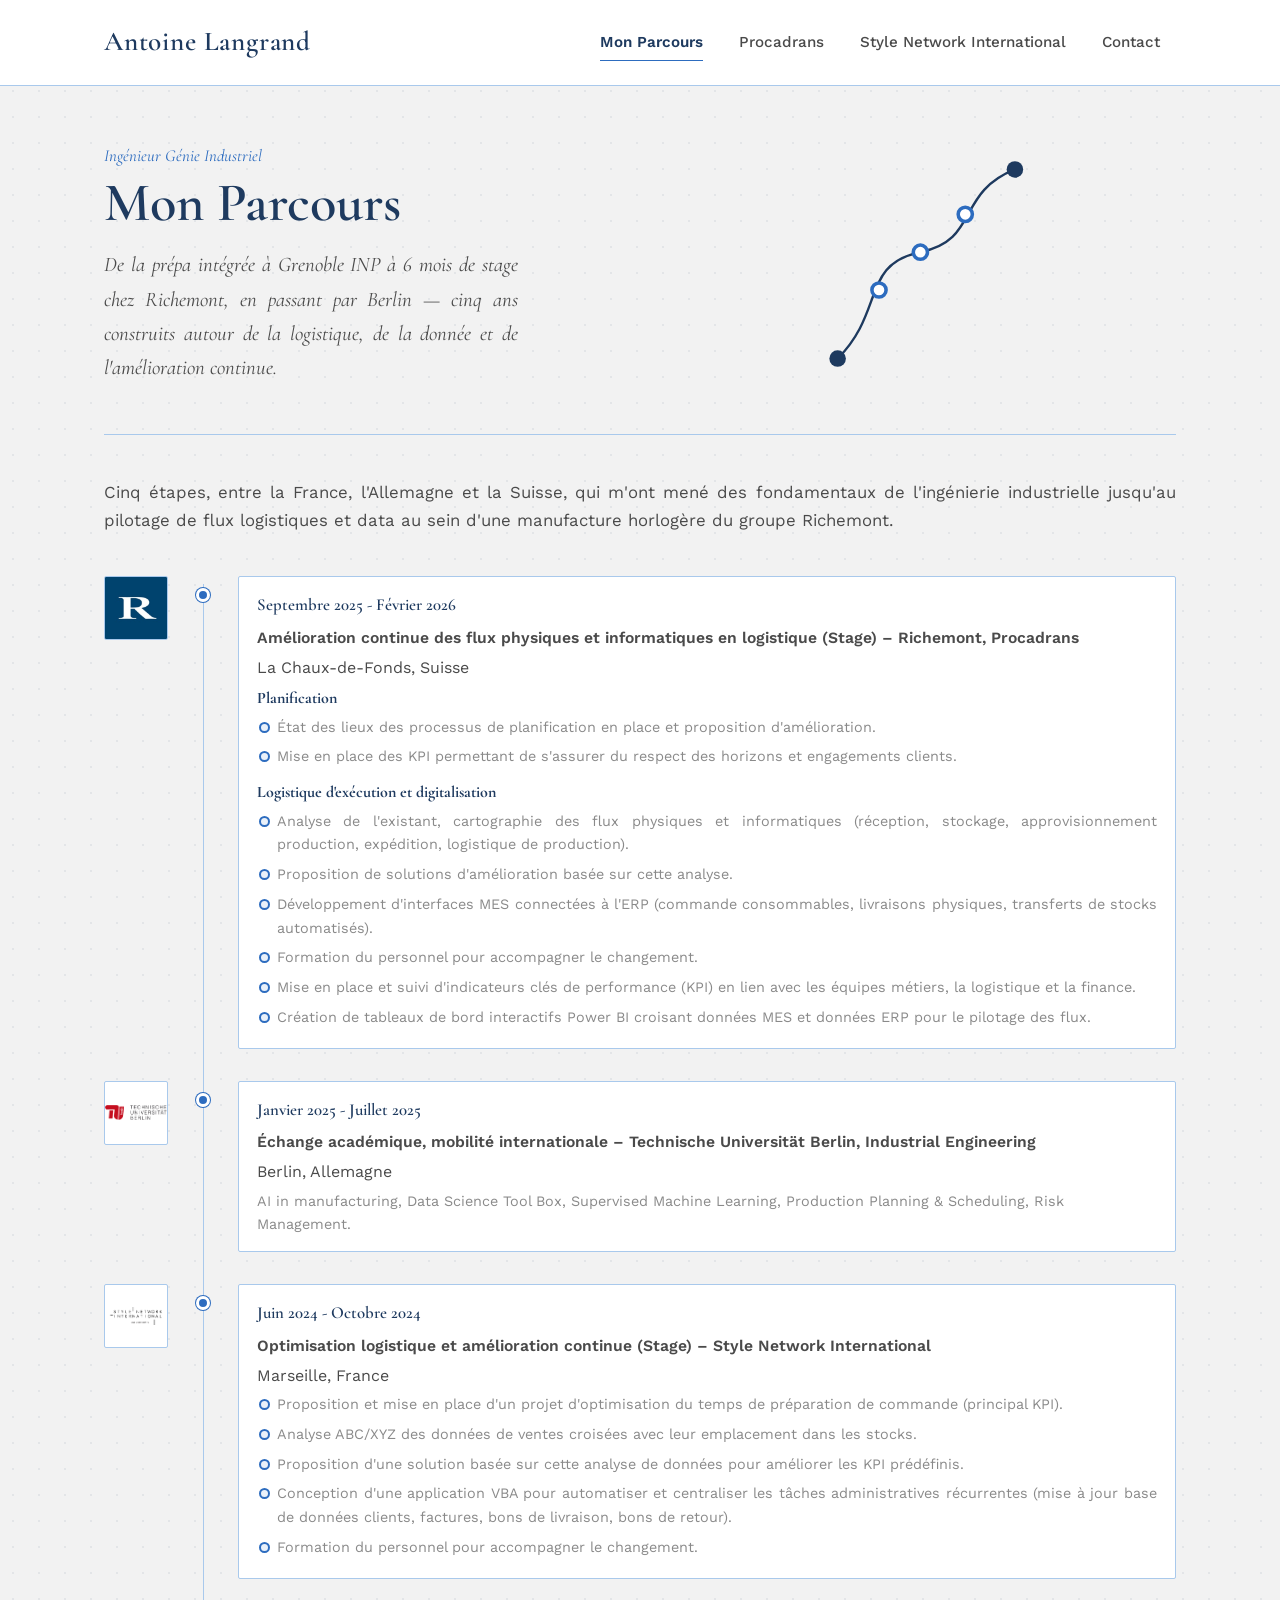
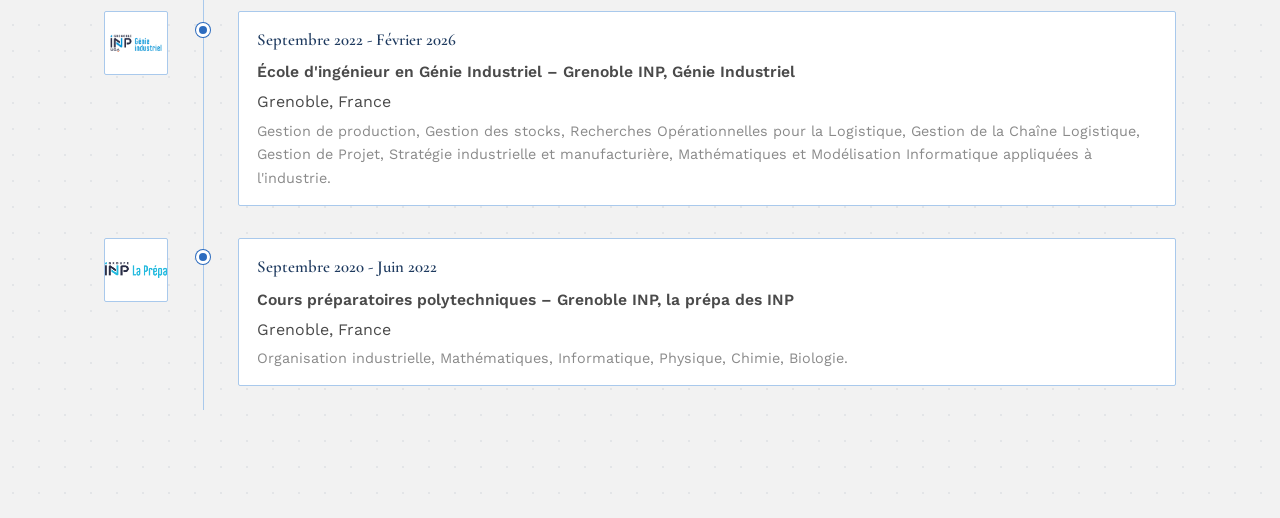
==== index.html @ e1e021e5 "Update index.html" ====
<!DOCTYPE html>
<html lang="fr">
<head>
<meta charset="UTF-8">
<meta name="viewport" content="width=device-width, initial-scale=1.0">
<title>Mon Site — Mon Parcours</title>
<link rel="stylesheet" href="css/style.css">
</head>
<body>

<header>
  <div class="header-inner">
    <div class="logo">Antoine Langrand</div>
    <nav>
      <ul>
        <li><a href="index.html" class="active">Mon Parcours</a></li>
        <li><a href="procadrans.html" class="">Procadrans</a></li>
        <li><a href="sni.html" class="">Style Network International</a></li>
        <li><a href="contact.html" class="">Contact</a></li>
      </ul>
    </nav>
  </div>
</header>

<main>

<section>

  <div class="hero">
    <div>
      <p class="hero-kicker">Ingénieur Génie Industriel</p>
      <h1>Mon Parcours</h1>
      <p class="hero-stage">De la prépa intégrée à Grenoble INP à 6 mois de stage chez Richemont, en passant par Berlin — cinq ans construits autour de la logistique, de la donnée et de l'amélioration continue.</p>
    </div>
    <svg class="hero-dial" viewBox="0 0 220 220" xmlns="http://www.w3.org/2000/svg" role="img" aria-label="Illustration d'un parcours jalonné d'étapes">
      <path d="M 20 190 C 60 150, 40 110, 90 100 C 140 90, 120 50, 170 30" class="index" fill="none" stroke-width="2"/>
      <circle cx="20" cy="190" r="7" class="centre"/>
      <circle cx="55" cy="132" r="6" fill="var(--blanc)" class="index-cardinal" stroke-width="2"/>
      <circle cx="90" cy="100" r="6" fill="var(--blanc)" class="index-cardinal" stroke-width="2"/>
      <circle cx="128" cy="68" r="6" fill="var(--blanc)" class="index-cardinal" stroke-width="2"/>
      <circle cx="170" cy="30" r="7" class="centre"/>
    </svg>
  </div>

  <p class="section-texte">
    Cinq étapes, entre la France, l'Allemagne et la Suisse, qui m'ont mené des fondamentaux de l'ingénierie industrielle
    jusqu'au pilotage de flux logistiques et data au sein d'une manufacture horlogère du groupe Richemont.
  </p>

  <div class="frise-conteneur">
    <div class="frise" id="frise-parcours">
      <!-- Rempli dynamiquement par js/frise.js -->
    </div>
  </div>

 
</section>

</main>


<script src="../js/frise.js"></script>
</body>
</html>
---- css/style.css ----
/* =========================================================
   Identité "Procadrans" — cadran horloger / précision industrielle
   Palette : bleu / bleu clair / gris
   Typo : Cormorant Garamond (titres) + Work Sans (texte)
   ========================================================= */

@import url('https://fonts.googleapis.com/css2?family=Cormorant+Garamond:ital,wght@0,500;0,600;1,500&family=Work+Sans:wght@400;500;600&display=swap');

:root {
  --bleu-fonce: #1e3a5f;
  --bleu: #2d6cbf;
  --bleu-clair: #a9c9ec;
  --bleu-tres-clair: #eaf1fa;
  --gris-fonce: #4a4a4a;
  --gris: #8a8a8a;
  --gris-clair: #f2f2f2;
  --blanc: #ffffff;

  --police-titre: 'Cormorant Garamond', Georgia, serif;
  --police-texte: 'Work Sans', 'Segoe UI', Arial, sans-serif;
}

* { margin: 0; padding: 0; box-sizing: border-box; }

body {
  font-family: var(--police-texte);
  color: var(--gris-fonce);
  line-height: 1.65;
  background-color: var(--gris-clair);
  background-image:
    radial-gradient(circle, rgba(30,58,95,0.07) 1px, transparent 1px);
  background-size: 26px 26px;
}

a { color: inherit; }

::selection { background: var(--bleu-clair); color: var(--bleu-fonce); }

:focus-visible {
  outline: 2px solid var(--bleu);
  outline-offset: 3px;
}

/* ============ EN-TÊTE / NAVIGATION ============ */

header {
  background: var(--blanc);
  border-bottom: 1px solid var(--bleu-clair);
  position: sticky;
  top: 0;
  z-index: 100;
}

.header-inner {
  max-width: 1120px;
  margin: 0 auto;
  display: flex;
  align-items: center;
  justify-content: space-between;
  padding: 20px 24px;
}

.logo {
  font-family: var(--police-titre);
  font-size: 1.7rem;
  font-weight: 600;
  letter-spacing: 0.03em;
  color: var(--bleu-fonce);
}

nav ul {
  list-style: none;
  display: flex;
  gap: 4px;
  flex-wrap: wrap;
  justify-content: center;
}

nav a {
  display: block;
  text-decoration: none;
  color: var(--gris-fonce);
  font-weight: 500;
  font-size: 0.95rem;
  padding: 8px 16px;
  position: relative;
  transition: color 0.25s ease;
}

nav a::after {
  content: "";
  position: absolute;
  left: 16px;
  right: 16px;
  bottom: 2px;
  height: 1px;
  background: var(--bleu);
  transform: scaleX(0);
  transform-origin: left;
  transition: transform 0.3s ease;
}

nav a:hover { color: var(--bleu); }

nav a:hover::after,
nav a.active::after { transform: scaleX(1); }

nav a.active { color: var(--bleu-fonce); font-weight: 600; }

/* ============ STRUCTURE GÉNÉRALE ============ */

main {
  max-width: 1120px;
  margin: 0 auto;
  padding: 0 24px 60px;
  min-height: calc(100vh - 180px);
}

.section-titre {
  font-family: var(--police-titre);
  font-size: 2.1rem;
  font-weight: 600;
  color: var(--bleu-fonce);
  max-width: 100%;
}

.sous-titre {
  font-family: var(--police-titre);
  font-size: 1.6rem;
  font-weight: 600;
  color: var(--bleu-fonce);
  margin: 56px 0 20px;
}

.section-texte {
  margin: 8px 0 32px;
  color: var(--gris-fonce);
  font-size: 1.05rem;
  max-width: 100%;
  text-align: justify;
}

/* ============ HÉRO — cadran ============ */

.hero {
  display: grid;
  grid-template-columns: 1.1fr 0.9fr;
  align-items: center;
  gap: 40px;
  padding: 48px 0 40px;
  border-bottom: 1px solid var(--bleu-clair);
  margin-bottom: 44px;
}

.hero-kicker {
  font-family: var(--police-titre);
  font-style: italic;
  color: var(--bleu);
  font-size: 1.05rem;
  margin-bottom: 6px;
  max-width: 100%;
  white-space: nowrap;
}

.hero h1 {
  font-family: var(--police-titre);
  font-size: 3.4rem;
  line-height: 1;
  color: var(--bleu-fonce);
  font-weight: 600;
  margin-bottom: 18px;
  max-width: 100%;
  white-space: nowrap;
}

.hero-stage {
  font-family: var(--police-titre);
  font-size: 1.3rem;
  font-style: italic;
  color: var(--gris-fonce);
  max-width: 46ch;
  text-align: justify;
}

.hero-dial {
  justify-self: center;
  width: 260px;
  height: 260px;
}

.hero-dial .cadre { fill: var(--blanc); stroke: var(--bleu-fonce); stroke-width: 2; }
.hero-dial .index { stroke: var(--bleu-fonce); stroke-width: 2; }
.hero-dial .index-cardinal { stroke: var(--bleu); stroke-width: 3; }
.hero-dial .aiguille { stroke: var(--bleu-fonce); stroke-linecap: round; }
.hero-dial .centre { fill: var(--bleu-fonce); }
.hero-dial .vetement { fill: var(--bleu-tres-clair); stroke: var(--bleu-fonce); stroke-width: 3; stroke-linejoin: round; }

/* ============ CITATION — problématique ============ */

.citation {
  border-left: 3px solid var(--bleu);
  padding: 4px 0 4px 28px;
  margin: 0 0 44px;
  max-width: 100%;
  text-align: justify;
}

.citation p {
  font-family: var(--police-titre);
  font-style: italic;
  font-size: 1.4rem;
  line-height: 1.45;
  color: var(--bleu-fonce);
}

.citation .etiquette {
  display: block;
  font-family: var(--police-texte);
  font-style: normal;
  font-size: 0.8rem;
  letter-spacing: 0.04em;
  color: var(--bleu);
  margin-bottom: 10px;
}

/* ============ CARTES (blocs contenu) ============ */

.carte {
  background: var(--blanc);
  border: 1px solid var(--bleu-clair);
  border-radius: 4px;
  padding: 28px 30px;
  margin-bottom: 28px;
}

.carte h3 {
  font-family: var(--police-titre);
  font-size: 1.3rem;
  font-weight: 600;
  color: var(--bleu-fonce);
  margin-bottom: 12px;
}

.carte h3.titre-section {
  font-size: 1.6rem;
  margin-bottom: 18px;
}

.carte p { text-align: justify; }

.carte img {
  width: 100%;
  height: auto;
  border-radius: 2px;
  border: 1px solid var(--bleu-clair);
  display: block;
  margin-bottom: 16px;
}

.carte figcaption {
  text-align: center;
  padding: 4px 0 18px;
  font-size: 0.85rem;
  font-style: italic;
  color: var(--gris);
}

/* ---- Jolis bullet points, utilisés partout à la place des tirets/chiffres ---- */

ul.liste-jolie {
  list-style: none;
  display: grid;
  gap: 12px;
  margin: 4px 0 8px;
}

ul.liste-jolie li {
  position: relative;
  padding-left: 24px;
  text-align: justify;
}

ul.liste-jolie li::before {
  content: "";
  position: absolute;
  left: 2px;
  top: 8px;
  width: 9px;
  height: 9px;
  border-radius: 50%;
  background: var(--bleu-tres-clair);
  border: 2px solid var(--bleu);
}

/* ---- Résultats : un chiffre mis en avant + reste en jolis bullets ---- */

.resultats-grille {
  display: grid;
  grid-template-columns: auto 1fr;
  gap: 32px;
  align-items: center;
}

.stat-phare {
  text-align: center;
  padding-right: 32px;
  border-right: 1px solid var(--bleu-clair);
}

.stat-phare .chiffre {
  font-family: var(--police-titre);
  font-size: 3.4rem;
  font-weight: 600;
  color: var(--bleu);
  line-height: 1;
}

.stat-phare .libelle {
  display: block;
  margin-top: 6px;
  font-size: 0.9rem;
  color: var(--gris-fonce);
  max-width: 16ch;
}

@media (max-width: 640px) {
  .resultats-grille { grid-template-columns: 1fr; }
  .stat-phare { border-right: none; border-bottom: 1px solid var(--bleu-clair); padding: 0 0 20px; }
}

.grille {
  display: grid;
  grid-template-columns: repeat(auto-fit, minmax(220px, 1fr));
  gap: 20px;
  margin-top: 20px;
}

.bouton {
  display: inline-block;
  background: var(--bleu-fonce);
  color: var(--blanc);
  padding: 12px 26px;
  border-radius: 2px;
  text-decoration: none;
  font-weight: 600;
  margin-top: 10px;
  border: 1px solid var(--bleu-fonce);
  transition: background 0.25s ease, color 0.25s ease;
}

.bouton:hover {
  background: transparent;
  color: var(--bleu-fonce);
}

footer {
  text-align: center;
  padding: 24px;
  color: var(--gris);
  font-size: 0.85rem;
  border-top: 1px solid var(--bleu-clair);
}

/* ============ FRISE CHRONOLOGIQUE ============ */

.frise-conteneur { margin: 30px 0; padding: 10px 0; }

.frise {
  position: relative;
  display: grid;
  grid-template-columns: 64px 30px 1fr;
  column-gap: 20px;
}

.frise::before {
  content: "";
  position: absolute;
  top: 8px;
  bottom: 8px;
  left: 99px;
  width: 1px;
  background: var(--bleu-clair);
  z-index: 0;
}

.frise-etape { display: contents; }

.frise-logo {
  grid-column: 1;
  width: 64px;
  height: 64px;
  display: flex;
  align-items: center;
  justify-content: center;
  background: var(--blanc);
  border: 1px solid var(--bleu-clair);
  border-radius: 2px;
  overflow: hidden;
  margin-bottom: 32px;
}

.frise-logo img { max-width: 100%; max-height: 100%; object-fit: contain; }

.frise-point {
  grid-column: 2;
  justify-self: center;
  margin-top: 12px;
  margin-bottom: 32px;
  position: relative;
  z-index: 1;
  width: 14px;
  height: 14px;
  border-radius: 50%;
  background: var(--bleu);
  border: 3px solid var(--blanc);
  box-shadow: 0 0 0 1px var(--bleu);
  transition: transform 0.25s ease, background 0.25s ease;
}

.frise-etape:hover .frise-point {
  background: var(--bleu-fonce);
  transform: scale(1.25);
}

.frise-contenu {
  grid-column: 3;
  background: var(--blanc);
  border: 1px solid var(--bleu-clair);
  border-radius: 2px;
  padding: 14px 18px;
  text-align: left;
  margin-bottom: 32px;
}

.frise-date {
  font-family: var(--police-titre);
  font-weight: 600;
  color: var(--bleu-fonce);
  font-size: 1.05rem;
  margin-bottom: 6px;
}

.frise-titre { font-weight: 600; color: var(--gris-fonce); margin-bottom: 4px; font-size: 0.98rem; }
.frise-sousTitre { margin-bottom: 4px; }
.frise-texte { font-size: 0.9rem; color: var(--gris); }

.frise-texte strong {
  display: block;
  color: var(--bleu-fonce);
  font-family: var(--police-titre);
  font-size: 1rem;
  margin: 10px 0 4px;
}

.frise-texte strong:first-child { margin-top: 4px; }

.frise-texte ul.liste-jolie {
  gap: 6px;
  margin: 0 0 4px;
}

.frise-texte ul.liste-jolie li { padding-left: 20px; }

.frise-texte ul.liste-jolie li::before {
  width: 7px;
  height: 7px;
  top: 6px;
}

@media (max-width: 700px) {
  .header-inner { flex-direction: column; gap: 12px; }
  .hero { grid-template-columns: 1fr; text-align: center; }
  .hero-dial { order: -1; width: 190px; height: 190px; }
  .hero h1 { font-size: 2.5rem; }
  .frise { grid-template-columns: 44px 26px 1fr; column-gap: 12px; }
  .frise::before { left: 69px; }
  .frise-logo { width: 44px; height: 44px; }
}

/* ============ CARROUSEL ============ */

.carrousel-conteneur { position: relative; margin: 30px 0; }

.carrousel {
  display: flex;
  gap: 20px;
  overflow-x: auto;
  scroll-snap-type: x mandatory;
  scroll-behavior: smooth;
  padding: 12px 4px 22px;
  -webkit-overflow-scrolling: touch;
}

.carrousel::-webkit-scrollbar { height: 6px; }
.carrousel::-webkit-scrollbar-track { background: transparent; }
.carrousel::-webkit-scrollbar-thumb { background: var(--bleu-clair); border-radius: 10px; }
.carrousel::-webkit-scrollbar-thumb:hover { background: var(--bleu); }

.carrousel-carte {
  position: relative;
  flex: 0 0 280px;
  width: 280px;
  scroll-snap-align: start;
  background: var(--blanc);
  border: 1px solid var(--bleu-clair);
  border-radius: 4px;
  padding: 22px 20px 20px;
  transition: border-color 0.25s ease, transform 0.25s ease;
}

.carrousel-carte:hover {
  transform: translateY(-3px);
  border-color: var(--bleu);
}

.carrousel-carte img {
  display: block;
  width: 60%;
  height: 170px;
  object-fit: cover;
  object-position: top;
  border: 1px solid var(--bleu-clair);
  border-radius: 2px;
  margin: 0 auto 14px auto;
}

.carrousel-carte h3 {
  font-family: var(--police-titre);
  font-weight: 600;
  color: var(--bleu-fonce);
  margin-bottom: 8px;
  font-size: 1.08rem;
}

.carrousel-carte p { font-size: 0.9rem; color: var(--gris-fonce); }

/* ---- Carrousel plein-largeur (section "En pratique") ---- */

.carrousel-pleine-largeur .carrousel-carte {
  flex: 0 0 100%;
  width: 100%;
  display: grid;
  grid-template-columns: 1fr 1.3fr;
  gap: 28px;
  align-items: center;
  padding: 28px;
}

.carrousel-pleine-largeur .carrousel-carte img {
  width: 100%;
  height: 320px;
  object-fit: contain;
  background: var(--bleu-tres-clair);
  margin: 0;
}

.carrousel-pleine-largeur .carrousel-carte h3 {
  font-size: 1.3rem;
}

.carrousel-pleine-largeur .carrousel-carte p { font-size: 1rem; }

@media (max-width: 700px) {
  .carrousel-pleine-largeur .carrousel-carte {
    grid-template-columns: 1fr;
  }
  .carrousel-pleine-largeur .carrousel-carte img { height: 220px; }
}

.carrousel-fleche {
  position: absolute;
  top: 50%;
  transform: translateY(-50%);
  background: var(--blanc);
  color: var(--bleu-fonce);
  border: 1px solid var(--bleu-clair);
  width: 34px;
  height: 34px;
  border-radius: 50%;
  cursor: pointer;
  font-size: 1.1rem;
  z-index: 2;
  transition: background 0.25s ease, color 0.25s ease;
}
.carrousel-fleche:hover { background: var(--bleu-fonce); color: var(--blanc); }
.carrousel-fleche.gauche { left: -17px; }
.carrousel-fleche.droite { right: -17px; }

@media (max-width: 700px) {
  .carrousel-fleche { display: none; }
}
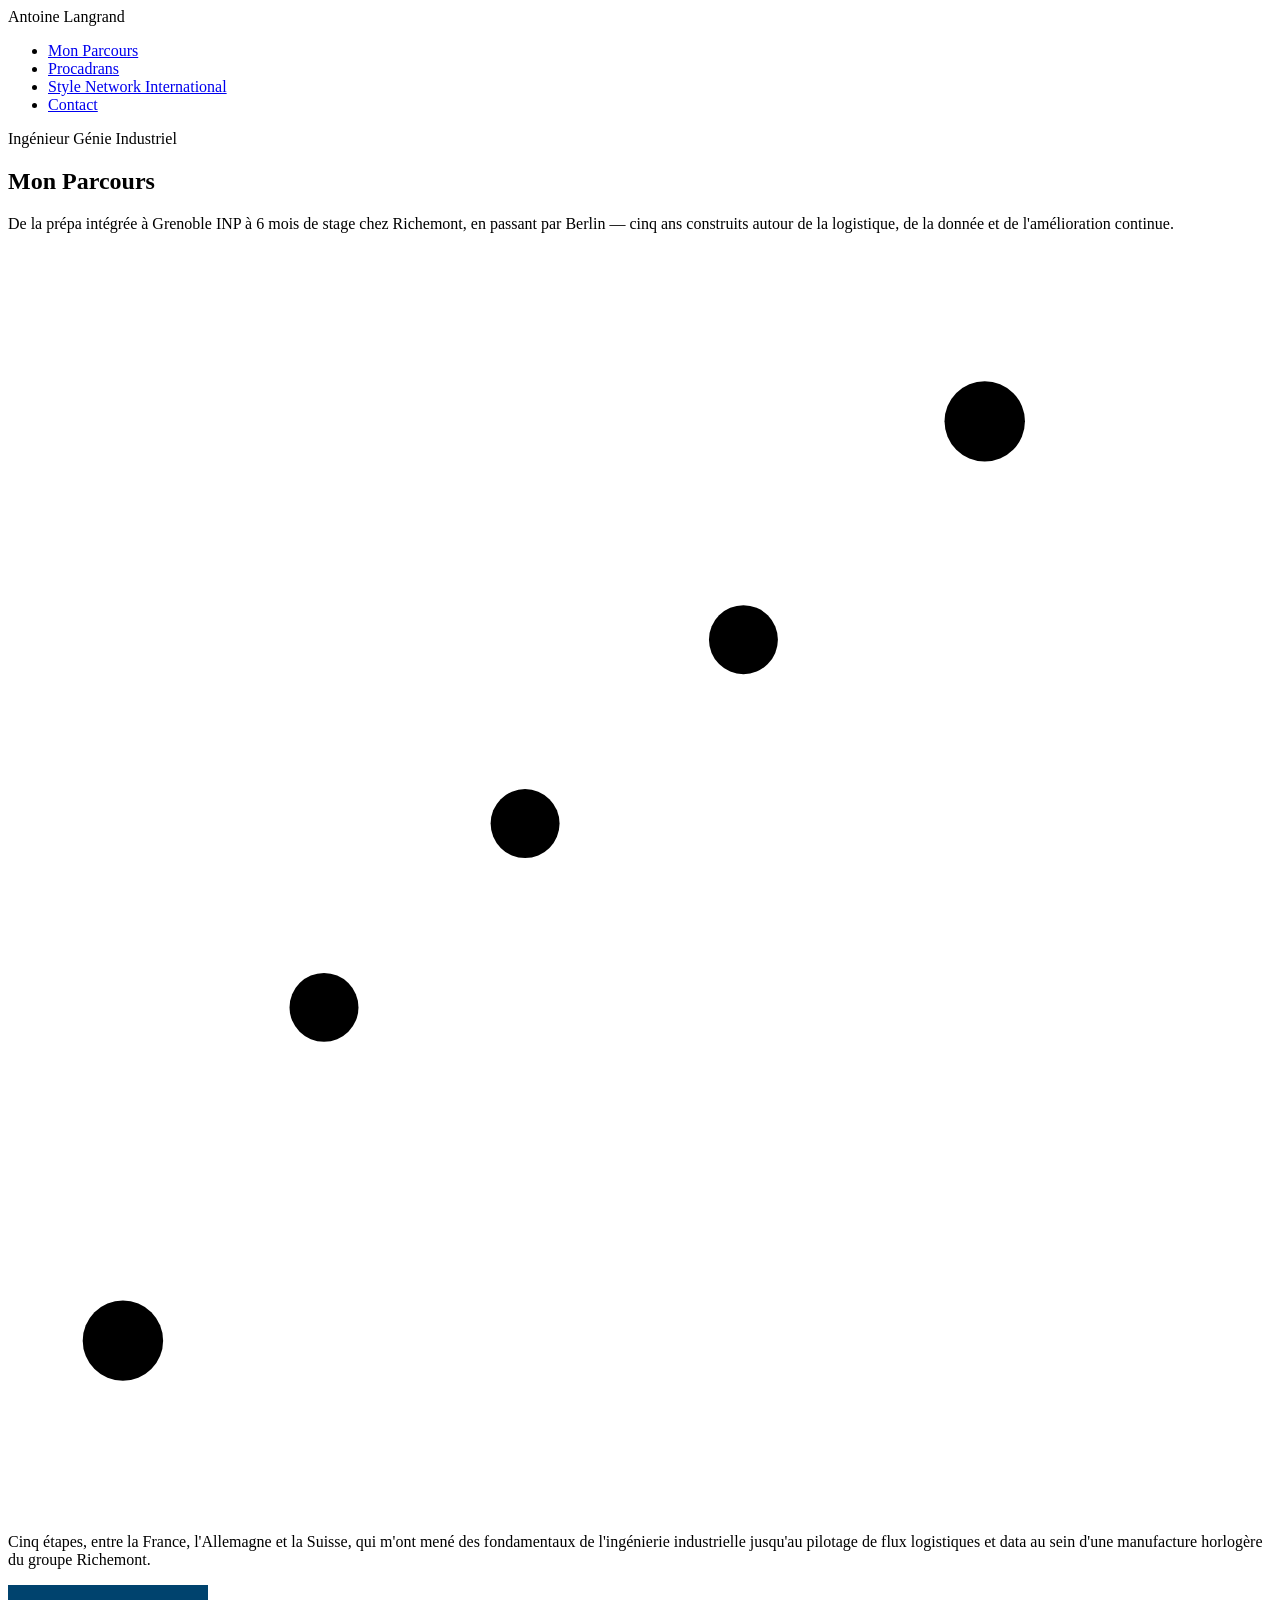
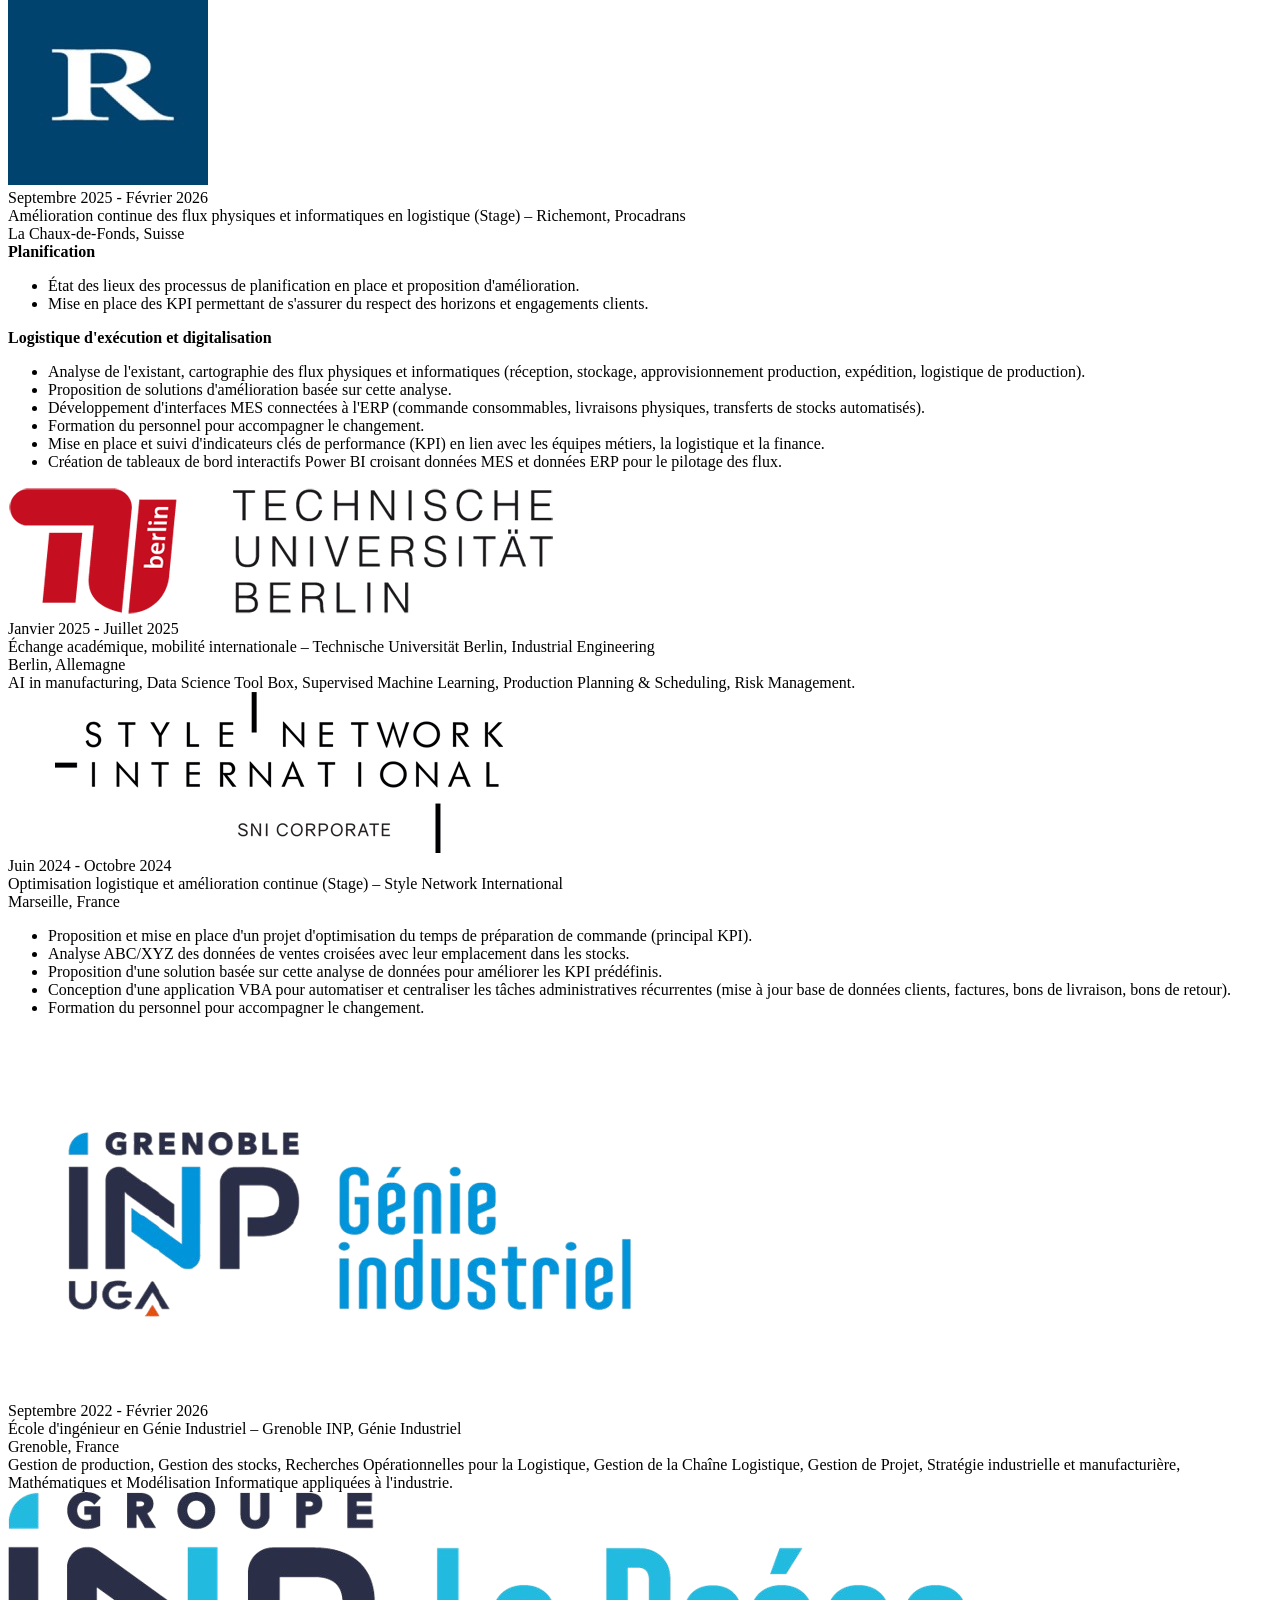
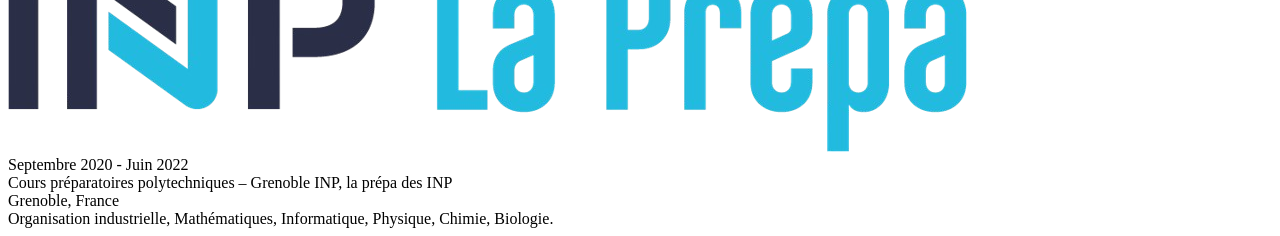
==== commit 4b6e0117: "Update index.html" ====
--- a/index.html
+++ b/index.html
@@ -4,7 +4,7 @@
 <meta charset="UTF-8">
 <meta name="viewport" content="width=device-width, initial-scale=1.0">
 <title>Mon Site — Mon Parcours</title>
-<link rel="stylesheet" href="css/style.css">
+<link rel="stylesheet" href="Portfolio/css/style.css">
 </head>
 <body>
 
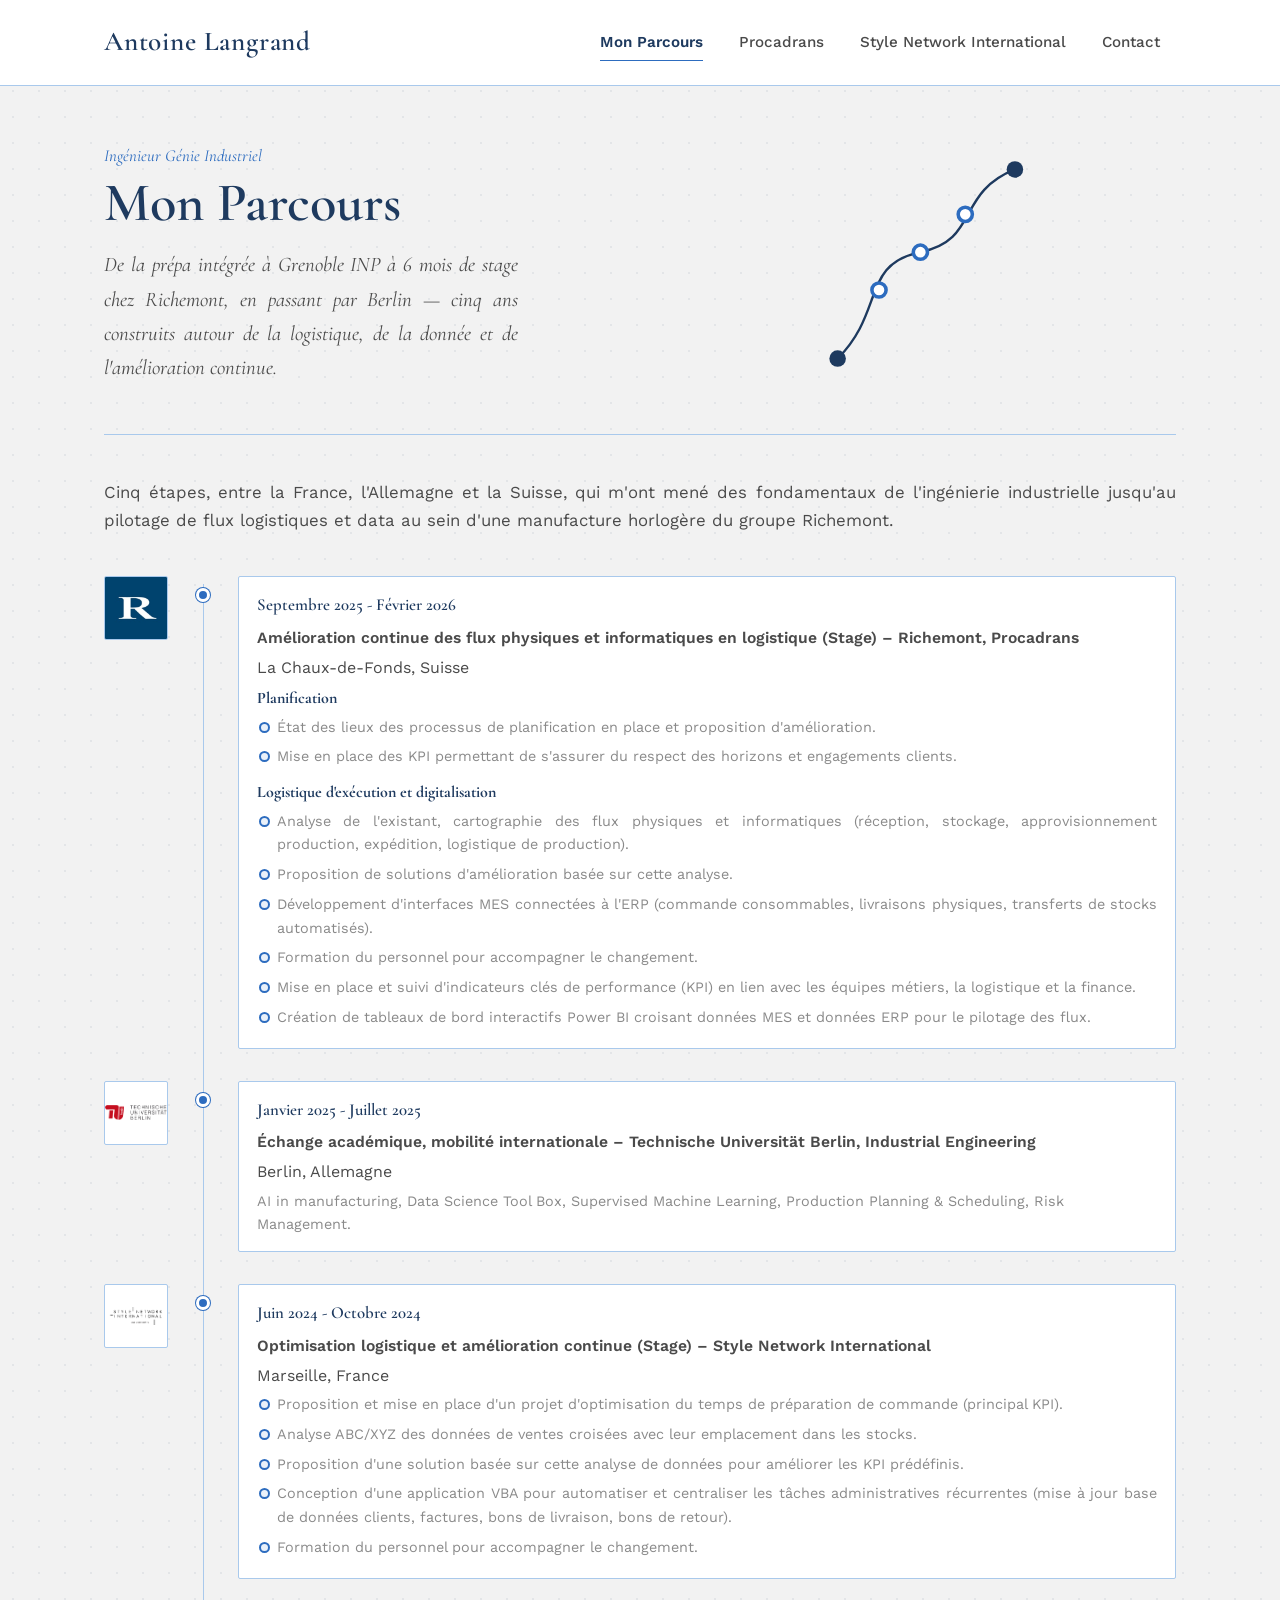
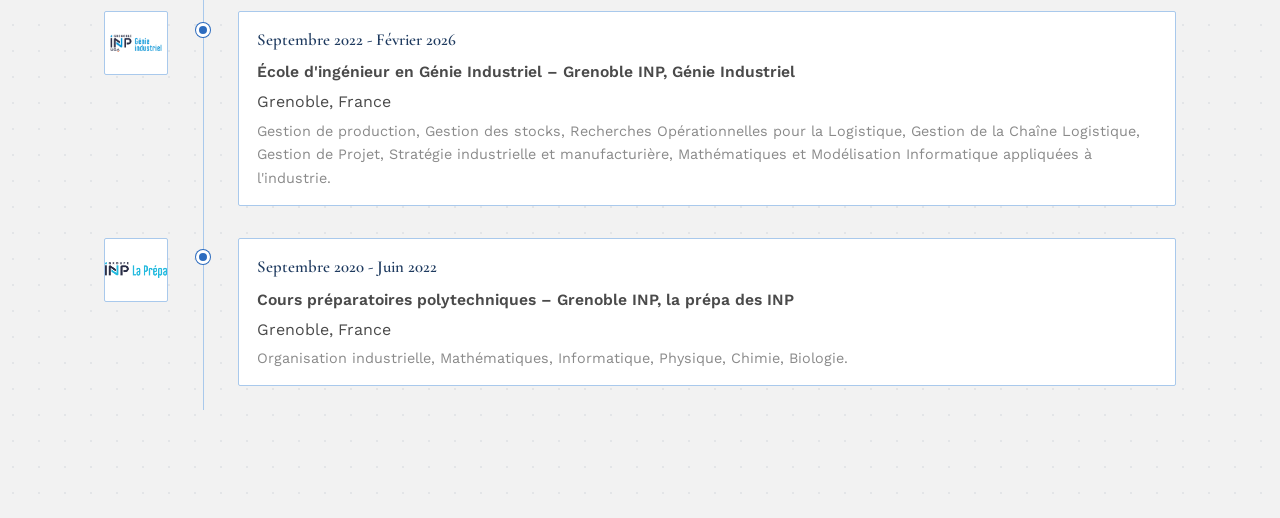
==== commit b2ac0b2e: "Update index.html" ====
--- a/index.html
+++ b/index.html
@@ -4,7 +4,7 @@
 <meta charset="UTF-8">
 <meta name="viewport" content="width=device-width, initial-scale=1.0">
 <title>Mon Site — Mon Parcours</title>
-<link rel="stylesheet" href="Portfolio/css/style.css">
+<link rel="stylesheet" href="style.css">
 </head>
 <body>
 
--- a/style.css
+++ b/style.css
@@ -0,0 +1,591 @@
+/* =========================================================
+   Identité "Procadrans" — cadran horloger / précision industrielle
+   Palette : bleu / bleu clair / gris
+   Typo : Cormorant Garamond (titres) + Work Sans (texte)
+   ========================================================= */
+
+@import url('https://fonts.googleapis.com/css2?family=Cormorant+Garamond:ital,wght@0,500;0,600;1,500&family=Work+Sans:wght@400;500;600&display=swap');
+
+:root {
+  --bleu-fonce: #1e3a5f;
+  --bleu: #2d6cbf;
+  --bleu-clair: #a9c9ec;
+  --bleu-tres-clair: #eaf1fa;
+  --gris-fonce: #4a4a4a;
+  --gris: #8a8a8a;
+  --gris-clair: #f2f2f2;
+  --blanc: #ffffff;
+
+  --police-titre: 'Cormorant Garamond', Georgia, serif;
+  --police-texte: 'Work Sans', 'Segoe UI', Arial, sans-serif;
+}
+
+* { margin: 0; padding: 0; box-sizing: border-box; }
+
+body {
+  font-family: var(--police-texte);
+  color: var(--gris-fonce);
+  line-height: 1.65;
+  background-color: var(--gris-clair);
+  background-image:
+    radial-gradient(circle, rgba(30,58,95,0.07) 1px, transparent 1px);
+  background-size: 26px 26px;
+}
+
+a { color: inherit; }
+
+::selection { background: var(--bleu-clair); color: var(--bleu-fonce); }
+
+:focus-visible {
+  outline: 2px solid var(--bleu);
+  outline-offset: 3px;
+}
+
+/* ============ EN-TÊTE / NAVIGATION ============ */
+
+header {
+  background: var(--blanc);
+  border-bottom: 1px solid var(--bleu-clair);
+  position: sticky;
+  top: 0;
+  z-index: 100;
+}
+
+.header-inner {
+  max-width: 1120px;
+  margin: 0 auto;
+  display: flex;
+  align-items: center;
+  justify-content: space-between;
+  padding: 20px 24px;
+}
+
+.logo {
+  font-family: var(--police-titre);
+  font-size: 1.7rem;
+  font-weight: 600;
+  letter-spacing: 0.03em;
+  color: var(--bleu-fonce);
+}
+
+nav ul {
+  list-style: none;
+  display: flex;
+  gap: 4px;
+  flex-wrap: wrap;
+  justify-content: center;
+}
+
+nav a {
+  display: block;
+  text-decoration: none;
+  color: var(--gris-fonce);
+  font-weight: 500;
+  font-size: 0.95rem;
+  padding: 8px 16px;
+  position: relative;
+  transition: color 0.25s ease;
+}
+
+nav a::after {
+  content: "";
+  position: absolute;
+  left: 16px;
+  right: 16px;
+  bottom: 2px;
+  height: 1px;
+  background: var(--bleu);
+  transform: scaleX(0);
+  transform-origin: left;
+  transition: transform 0.3s ease;
+}
+
+nav a:hover { color: var(--bleu); }
+
+nav a:hover::after,
+nav a.active::after { transform: scaleX(1); }
+
+nav a.active { color: var(--bleu-fonce); font-weight: 600; }
+
+/* ============ STRUCTURE GÉNÉRALE ============ */
+
+main {
+  max-width: 1120px;
+  margin: 0 auto;
+  padding: 0 24px 60px;
+  min-height: calc(100vh - 180px);
+}
+
+.section-titre {
+  font-family: var(--police-titre);
+  font-size: 2.1rem;
+  font-weight: 600;
+  color: var(--bleu-fonce);
+  max-width: 100%;
+}
+
+.sous-titre {
+  font-family: var(--police-titre);
+  font-size: 1.6rem;
+  font-weight: 600;
+  color: var(--bleu-fonce);
+  margin: 56px 0 20px;
+}
+
+.section-texte {
+  margin: 8px 0 32px;
+  color: var(--gris-fonce);
+  font-size: 1.05rem;
+  max-width: 100%;
+  text-align: justify;
+}
+
+/* ============ HÉRO — cadran ============ */
+
+.hero {
+  display: grid;
+  grid-template-columns: 1.1fr 0.9fr;
+  align-items: center;
+  gap: 40px;
+  padding: 48px 0 40px;
+  border-bottom: 1px solid var(--bleu-clair);
+  margin-bottom: 44px;
+}
+
+.hero-kicker {
+  font-family: var(--police-titre);
+  font-style: italic;
+  color: var(--bleu);
+  font-size: 1.05rem;
+  margin-bottom: 6px;
+  max-width: 100%;
+  white-space: nowrap;
+}
+
+.hero h1 {
+  font-family: var(--police-titre);
+  font-size: 3.4rem;
+  line-height: 1;
+  color: var(--bleu-fonce);
+  font-weight: 600;
+  margin-bottom: 18px;
+  max-width: 100%;
+  white-space: nowrap;
+}
+
+.hero-stage {
+  font-family: var(--police-titre);
+  font-size: 1.3rem;
+  font-style: italic;
+  color: var(--gris-fonce);
+  max-width: 46ch;
+  text-align: justify;
+}
+
+.hero-dial {
+  justify-self: center;
+  width: 260px;
+  height: 260px;
+}
+
+.hero-dial .cadre { fill: var(--blanc); stroke: var(--bleu-fonce); stroke-width: 2; }
+.hero-dial .index { stroke: var(--bleu-fonce); stroke-width: 2; }
+.hero-dial .index-cardinal { stroke: var(--bleu); stroke-width: 3; }
+.hero-dial .aiguille { stroke: var(--bleu-fonce); stroke-linecap: round; }
+.hero-dial .centre { fill: var(--bleu-fonce); }
+.hero-dial .vetement { fill: var(--bleu-tres-clair); stroke: var(--bleu-fonce); stroke-width: 3; stroke-linejoin: round; }
+
+/* ============ CITATION — problématique ============ */
+
+.citation {
+  border-left: 3px solid var(--bleu);
+  padding: 4px 0 4px 28px;
+  margin: 0 0 44px;
+  max-width: 100%;
+  text-align: justify;
+}
+
+.citation p {
+  font-family: var(--police-titre);
+  font-style: italic;
+  font-size: 1.4rem;
+  line-height: 1.45;
+  color: var(--bleu-fonce);
+}
+
+.citation .etiquette {
+  display: block;
+  font-family: var(--police-texte);
+  font-style: normal;
+  font-size: 0.8rem;
+  letter-spacing: 0.04em;
+  color: var(--bleu);
+  margin-bottom: 10px;
+}
+
+/* ============ CARTES (blocs contenu) ============ */
+
+.carte {
+  background: var(--blanc);
+  border: 1px solid var(--bleu-clair);
+  border-radius: 4px;
+  padding: 28px 30px;
+  margin-bottom: 28px;
+}
+
+.carte h3 {
+  font-family: var(--police-titre);
+  font-size: 1.3rem;
+  font-weight: 600;
+  color: var(--bleu-fonce);
+  margin-bottom: 12px;
+}
+
+.carte h3.titre-section {
+  font-size: 1.6rem;
+  margin-bottom: 18px;
+}
+
+.carte p { text-align: justify; }
+
+.carte img {
+  width: 100%;
+  height: auto;
+  border-radius: 2px;
+  border: 1px solid var(--bleu-clair);
+  display: block;
+  margin-bottom: 16px;
+}
+
+.carte figcaption {
+  text-align: center;
+  padding: 4px 0 18px;
+  font-size: 0.85rem;
+  font-style: italic;
+  color: var(--gris);
+}
+
+/* ---- Jolis bullet points, utilisés partout à la place des tirets/chiffres ---- */
+
+ul.liste-jolie {
+  list-style: none;
+  display: grid;
+  gap: 12px;
+  margin: 4px 0 8px;
+}
+
+ul.liste-jolie li {
+  position: relative;
+  padding-left: 24px;
+  text-align: justify;
+}
+
+ul.liste-jolie li::before {
+  content: "";
+  position: absolute;
+  left: 2px;
+  top: 8px;
+  width: 9px;
+  height: 9px;
+  border-radius: 50%;
+  background: var(--bleu-tres-clair);
+  border: 2px solid var(--bleu);
+}
+
+/* ---- Résultats : un chiffre mis en avant + reste en jolis bullets ---- */
+
+.resultats-grille {
+  display: grid;
+  grid-template-columns: auto 1fr;
+  gap: 32px;
+  align-items: center;
+}
+
+.stat-phare {
+  text-align: center;
+  padding-right: 32px;
+  border-right: 1px solid var(--bleu-clair);
+}
+
+.stat-phare .chiffre {
+  font-family: var(--police-titre);
+  font-size: 3.4rem;
+  font-weight: 600;
+  color: var(--bleu);
+  line-height: 1;
+}
+
+.stat-phare .libelle {
+  display: block;
+  margin-top: 6px;
+  font-size: 0.9rem;
+  color: var(--gris-fonce);
+  max-width: 16ch;
+}
+
+@media (max-width: 640px) {
+  .resultats-grille { grid-template-columns: 1fr; }
+  .stat-phare { border-right: none; border-bottom: 1px solid var(--bleu-clair); padding: 0 0 20px; }
+}
+
+.grille {
+  display: grid;
+  grid-template-columns: repeat(auto-fit, minmax(220px, 1fr));
+  gap: 20px;
+  margin-top: 20px;
+}
+
+.bouton {
+  display: inline-block;
+  background: var(--bleu-fonce);
+  color: var(--blanc);
+  padding: 12px 26px;
+  border-radius: 2px;
+  text-decoration: none;
+  font-weight: 600;
+  margin-top: 10px;
+  border: 1px solid var(--bleu-fonce);
+  transition: background 0.25s ease, color 0.25s ease;
+}
+
+.bouton:hover {
+  background: transparent;
+  color: var(--bleu-fonce);
+}
+
+footer {
+  text-align: center;
+  padding: 24px;
+  color: var(--gris);
+  font-size: 0.85rem;
+  border-top: 1px solid var(--bleu-clair);
+}
+
+/* ============ FRISE CHRONOLOGIQUE ============ */
+
+.frise-conteneur { margin: 30px 0; padding: 10px 0; }
+
+.frise {
+  position: relative;
+  display: grid;
+  grid-template-columns: 64px 30px 1fr;
+  column-gap: 20px;
+}
+
+.frise::before {
+  content: "";
+  position: absolute;
+  top: 8px;
+  bottom: 8px;
+  left: 99px;
+  width: 1px;
+  background: var(--bleu-clair);
+  z-index: 0;
+}
+
+.frise-etape { display: contents; }
+
+.frise-logo {
+  grid-column: 1;
+  width: 64px;
+  height: 64px;
+  display: flex;
+  align-items: center;
+  justify-content: center;
+  background: var(--blanc);
+  border: 1px solid var(--bleu-clair);
+  border-radius: 2px;
+  overflow: hidden;
+  margin-bottom: 32px;
+}
+
+.frise-logo img { max-width: 100%; max-height: 100%; object-fit: contain; }
+
+.frise-point {
+  grid-column: 2;
+  justify-self: center;
+  margin-top: 12px;
+  margin-bottom: 32px;
+  position: relative;
+  z-index: 1;
+  width: 14px;
+  height: 14px;
+  border-radius: 50%;
+  background: var(--bleu);
+  border: 3px solid var(--blanc);
+  box-shadow: 0 0 0 1px var(--bleu);
+  transition: transform 0.25s ease, background 0.25s ease;
+}
+
+.frise-etape:hover .frise-point {
+  background: var(--bleu-fonce);
+  transform: scale(1.25);
+}
+
+.frise-contenu {
+  grid-column: 3;
+  background: var(--blanc);
+  border: 1px solid var(--bleu-clair);
+  border-radius: 2px;
+  padding: 14px 18px;
+  text-align: left;
+  margin-bottom: 32px;
+}
+
+.frise-date {
+  font-family: var(--police-titre);
+  font-weight: 600;
+  color: var(--bleu-fonce);
+  font-size: 1.05rem;
+  margin-bottom: 6px;
+}
+
+.frise-titre { font-weight: 600; color: var(--gris-fonce); margin-bottom: 4px; font-size: 0.98rem; }
+.frise-sousTitre { margin-bottom: 4px; }
+.frise-texte { font-size: 0.9rem; color: var(--gris); }
+
+.frise-texte strong {
+  display: block;
+  color: var(--bleu-fonce);
+  font-family: var(--police-titre);
+  font-size: 1rem;
+  margin: 10px 0 4px;
+}
+
+.frise-texte strong:first-child { margin-top: 4px; }
+
+.frise-texte ul.liste-jolie {
+  gap: 6px;
+  margin: 0 0 4px;
+}
+
+.frise-texte ul.liste-jolie li { padding-left: 20px; }
+
+.frise-texte ul.liste-jolie li::before {
+  width: 7px;
+  height: 7px;
+  top: 6px;
+}
+
+@media (max-width: 700px) {
+  .header-inner { flex-direction: column; gap: 12px; }
+  .hero { grid-template-columns: 1fr; text-align: center; }
+  .hero-dial { order: -1; width: 190px; height: 190px; }
+  .hero h1 { font-size: 2.5rem; }
+  .frise { grid-template-columns: 44px 26px 1fr; column-gap: 12px; }
+  .frise::before { left: 69px; }
+  .frise-logo { width: 44px; height: 44px; }
+}
+
+/* ============ CARROUSEL ============ */
+
+.carrousel-conteneur { position: relative; margin: 30px 0; }
+
+.carrousel {
+  display: flex;
+  gap: 20px;
+  overflow-x: auto;
+  scroll-snap-type: x mandatory;
+  scroll-behavior: smooth;
+  padding: 12px 4px 22px;
+  -webkit-overflow-scrolling: touch;
+}
+
+.carrousel::-webkit-scrollbar { height: 6px; }
+.carrousel::-webkit-scrollbar-track { background: transparent; }
+.carrousel::-webkit-scrollbar-thumb { background: var(--bleu-clair); border-radius: 10px; }
+.carrousel::-webkit-scrollbar-thumb:hover { background: var(--bleu); }
+
+.carrousel-carte {
+  position: relative;
+  flex: 0 0 280px;
+  width: 280px;
+  scroll-snap-align: start;
+  background: var(--blanc);
+  border: 1px solid var(--bleu-clair);
+  border-radius: 4px;
+  padding: 22px 20px 20px;
+  transition: border-color 0.25s ease, transform 0.25s ease;
+}
+
+.carrousel-carte:hover {
+  transform: translateY(-3px);
+  border-color: var(--bleu);
+}
+
+.carrousel-carte img {
+  display: block;
+  width: 60%;
+  height: 170px;
+  object-fit: cover;
+  object-position: top;
+  border: 1px solid var(--bleu-clair);
+  border-radius: 2px;
+  margin: 0 auto 14px auto;
+}
+
+.carrousel-carte h3 {
+  font-family: var(--police-titre);
+  font-weight: 600;
+  color: var(--bleu-fonce);
+  margin-bottom: 8px;
+  font-size: 1.08rem;
+}
+
+.carrousel-carte p { font-size: 0.9rem; color: var(--gris-fonce); }
+
+/* ---- Carrousel plein-largeur (section "En pratique") ---- */
+
+.carrousel-pleine-largeur .carrousel-carte {
+  flex: 0 0 100%;
+  width: 100%;
+  display: grid;
+  grid-template-columns: 1fr 1.3fr;
+  gap: 28px;
+  align-items: center;
+  padding: 28px;
+}
+
+.carrousel-pleine-largeur .carrousel-carte img {
+  width: 100%;
+  height: 320px;
+  object-fit: contain;
+  background: var(--bleu-tres-clair);
+  margin: 0;
+}
+
+.carrousel-pleine-largeur .carrousel-carte h3 {
+  font-size: 1.3rem;
+}
+
+.carrousel-pleine-largeur .carrousel-carte p { font-size: 1rem; }
+
+@media (max-width: 700px) {
+  .carrousel-pleine-largeur .carrousel-carte {
+    grid-template-columns: 1fr;
+  }
+  .carrousel-pleine-largeur .carrousel-carte img { height: 220px; }
+}
+
+.carrousel-fleche {
+  position: absolute;
+  top: 50%;
+  transform: translateY(-50%);
+  background: var(--blanc);
+  color: var(--bleu-fonce);
+  border: 1px solid var(--bleu-clair);
+  width: 34px;
+  height: 34px;
+  border-radius: 50%;
+  cursor: pointer;
+  font-size: 1.1rem;
+  z-index: 2;
+  transition: background 0.25s ease, color 0.25s ease;
+}
+.carrousel-fleche:hover { background: var(--bleu-fonce); color: var(--blanc); }
+.carrousel-fleche.gauche { left: -17px; }
+.carrousel-fleche.droite { right: -17px; }
+
+@media (max-width: 700px) {
+  .carrousel-fleche { display: none; }
+}
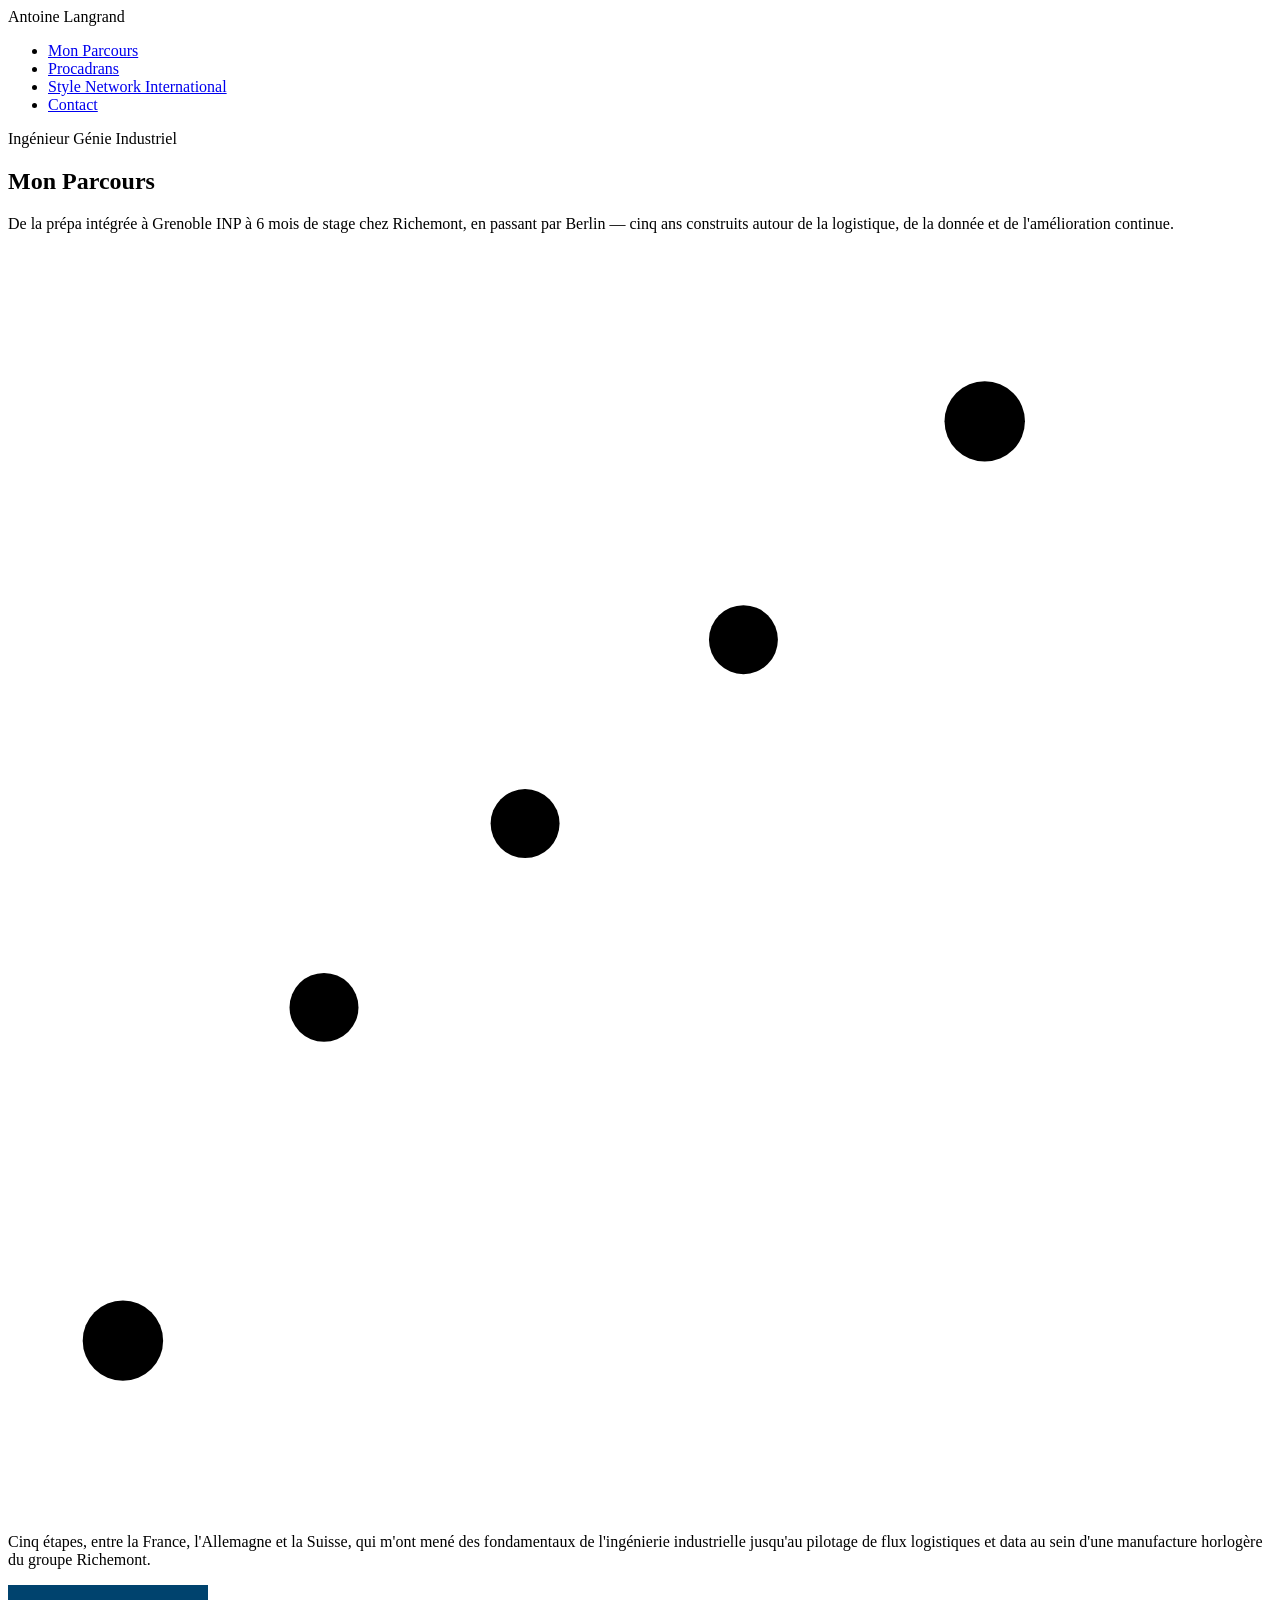
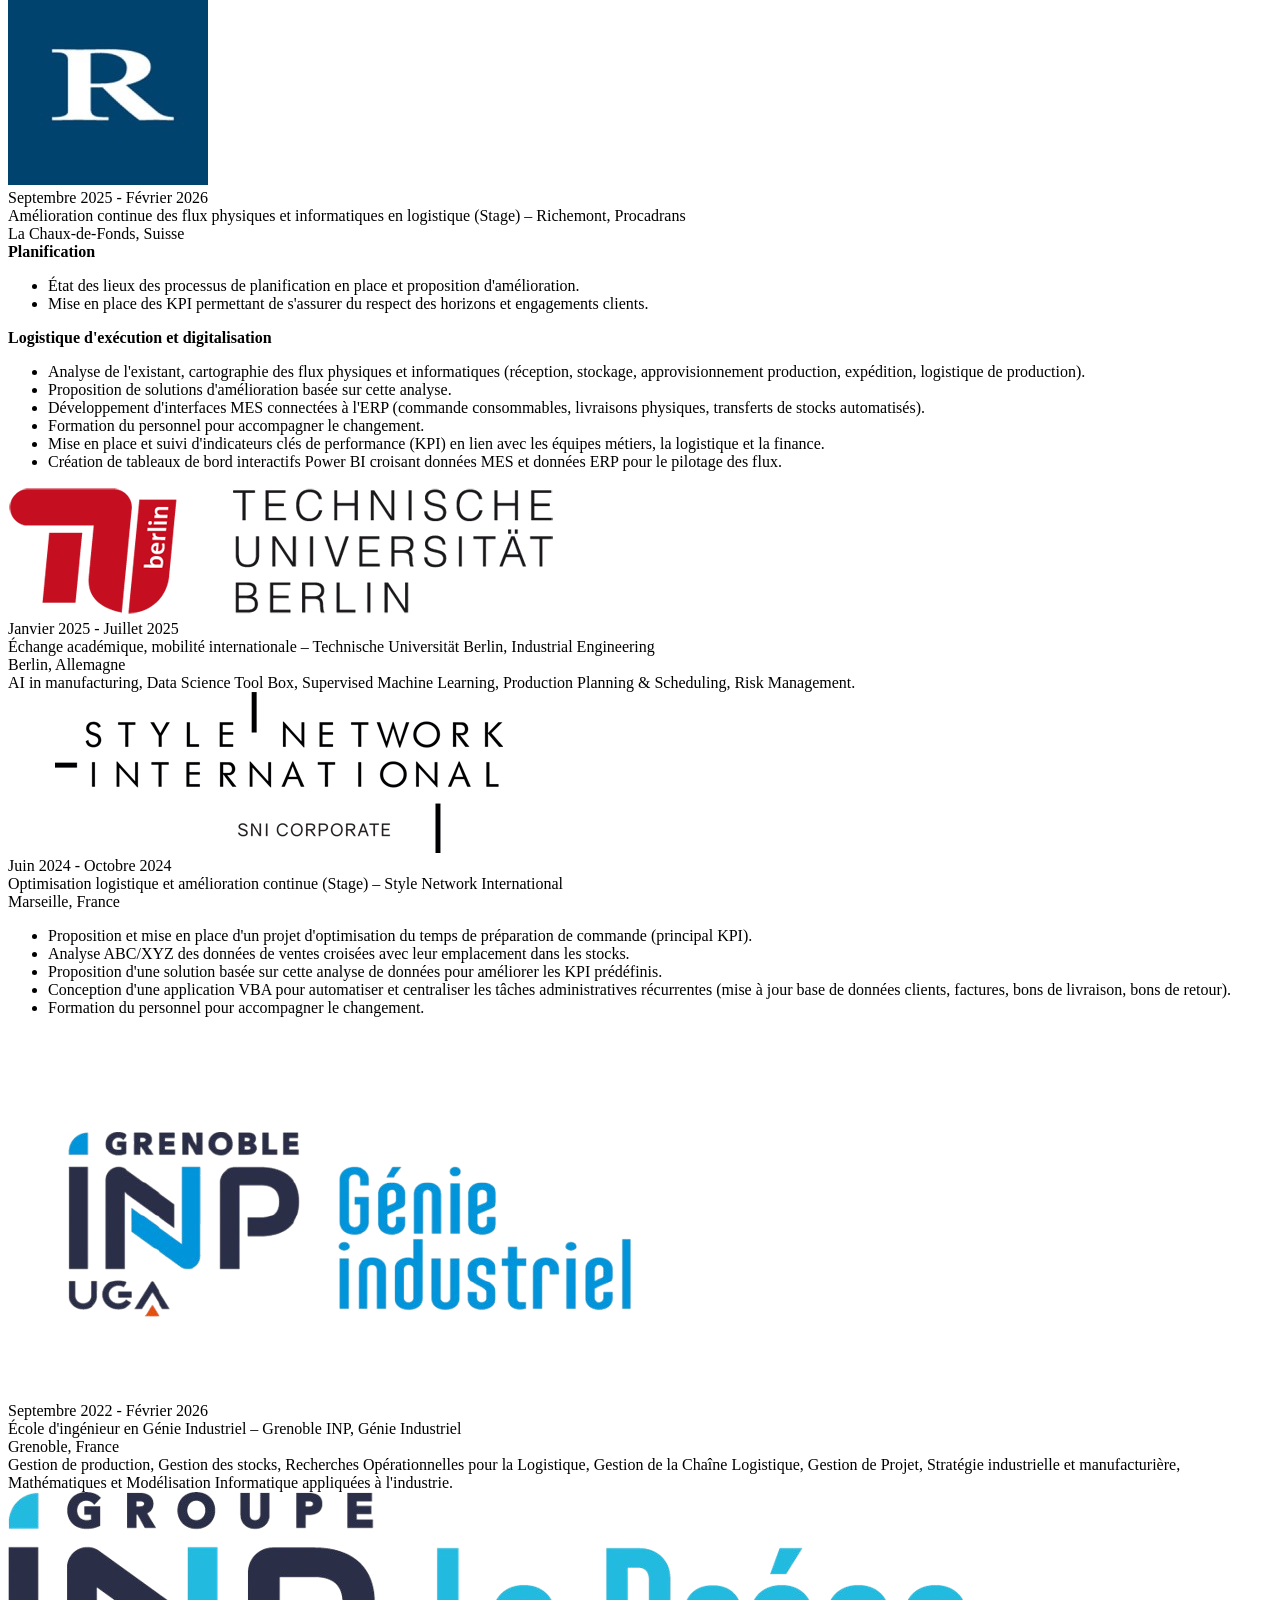
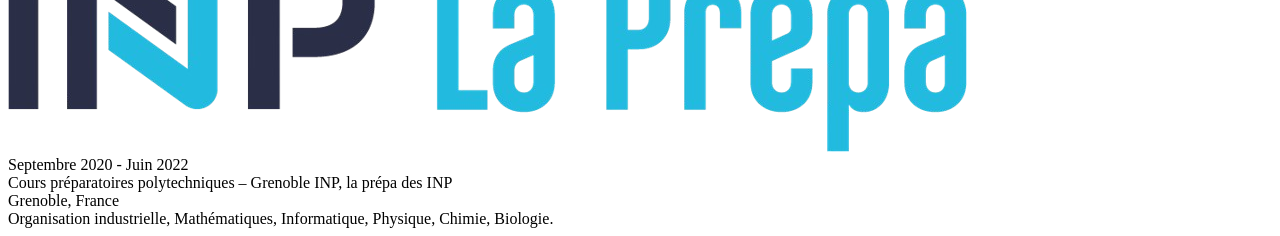
==== commit 79acda63: "Update index.html" ====
--- a/index.html
+++ b/index.html
@@ -4,7 +4,7 @@
 <meta charset="UTF-8">
 <meta name="viewport" content="width=device-width, initial-scale=1.0">
 <title>Mon Site — Mon Parcours</title>
-<link rel="stylesheet" href="style.css">
+<link rel="stylesheet" href="/Portfolio/css/style.css">
 </head>
 <body>
 
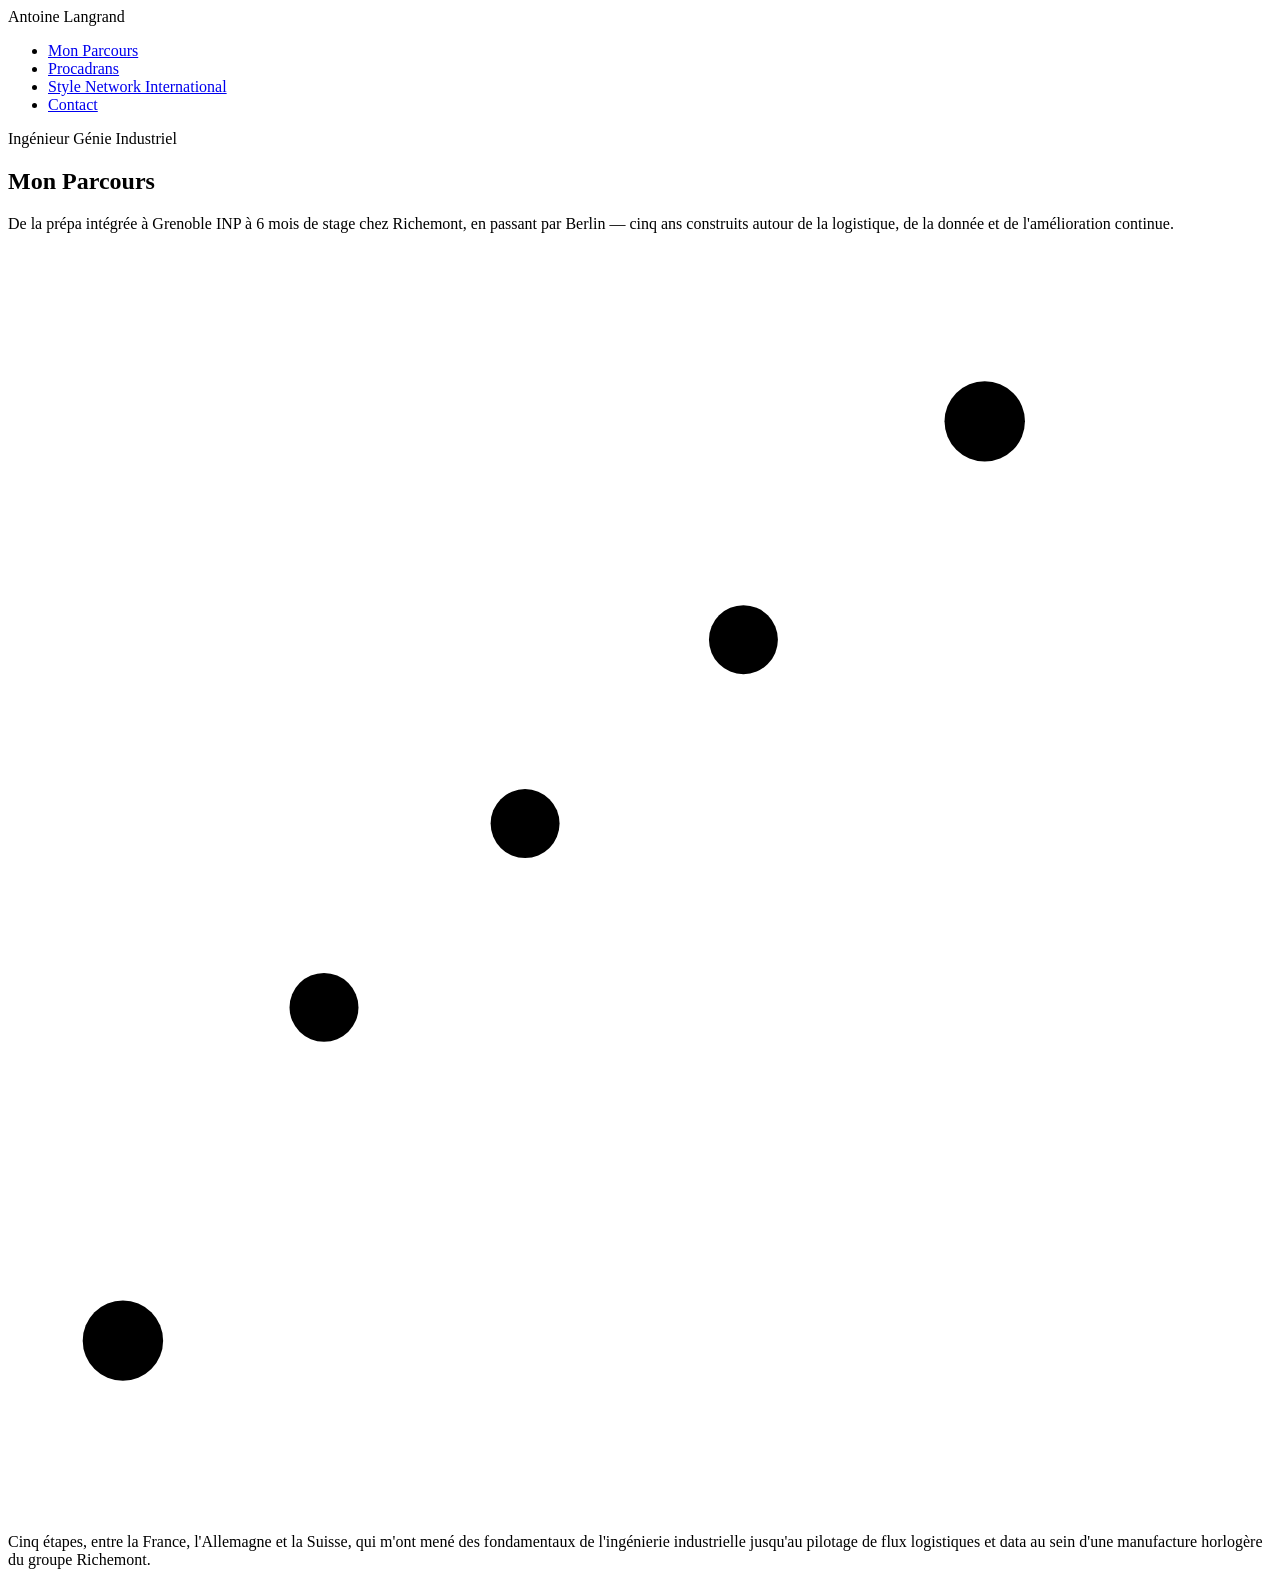
==== commit 0247a37d: "Update index.html" ====
--- a/index.html
+++ b/index.html
@@ -59,6 +59,6 @@
 </main>
 
 
-<script src="../js/frise.js"></script>
+<script src="/Portfolio/js/frise.js"></script>
 </body>
 </html>
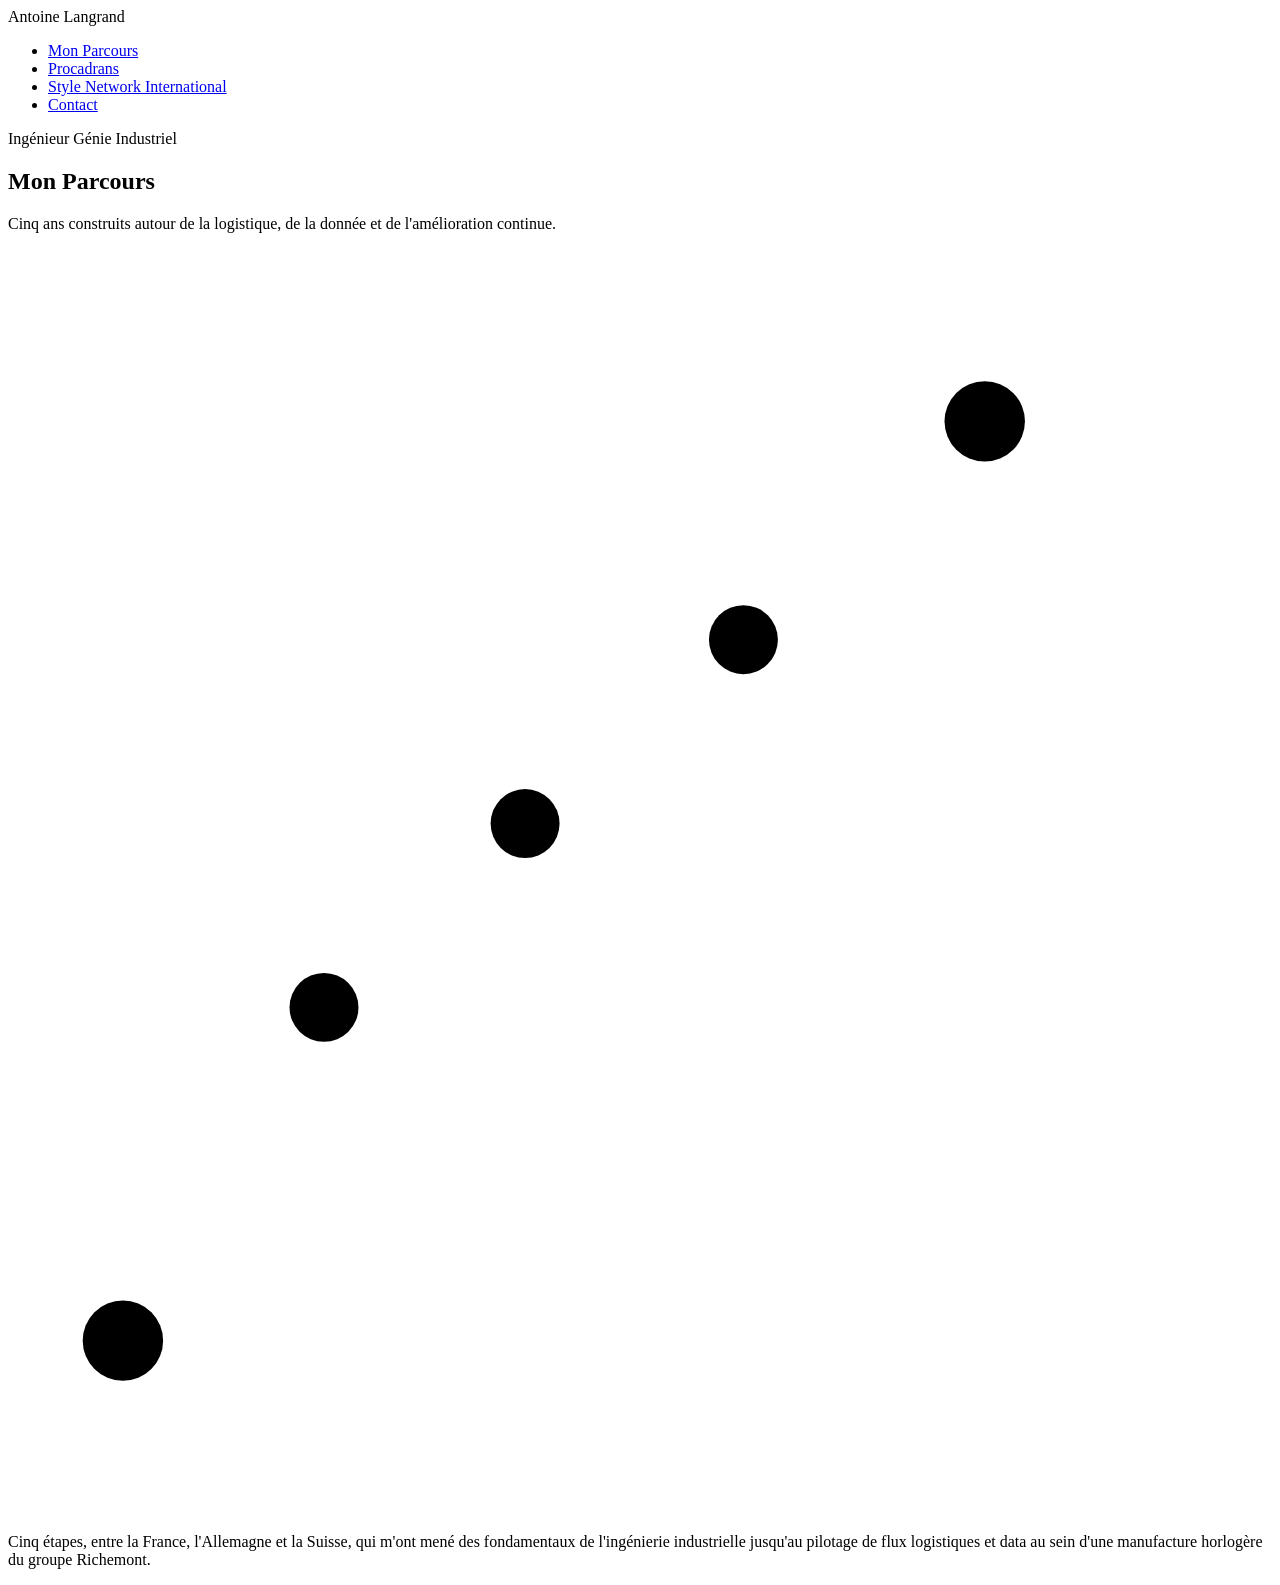
==== commit fde3747c: "Update index.html" ====
--- a/index.html
+++ b/index.html
@@ -30,7 +30,7 @@
     <div>
       <p class="hero-kicker">Ingénieur Génie Industriel</p>
       <h1>Mon Parcours</h1>
-      <p class="hero-stage">De la prépa intégrée à Grenoble INP à 6 mois de stage chez Richemont, en passant par Berlin — cinq ans construits autour de la logistique, de la donnée et de l'amélioration continue.</p>
+      <p class="hero-stage">Cinq ans construits autour de la logistique, de la donnée et de l'amélioration continue.</p>
     </div>
     <svg class="hero-dial" viewBox="0 0 220 220" xmlns="http://www.w3.org/2000/svg" role="img" aria-label="Illustration d'un parcours jalonné d'étapes">
       <path d="M 20 190 C 60 150, 40 110, 90 100 C 140 90, 120 50, 170 30" class="index" fill="none" stroke-width="2"/>
